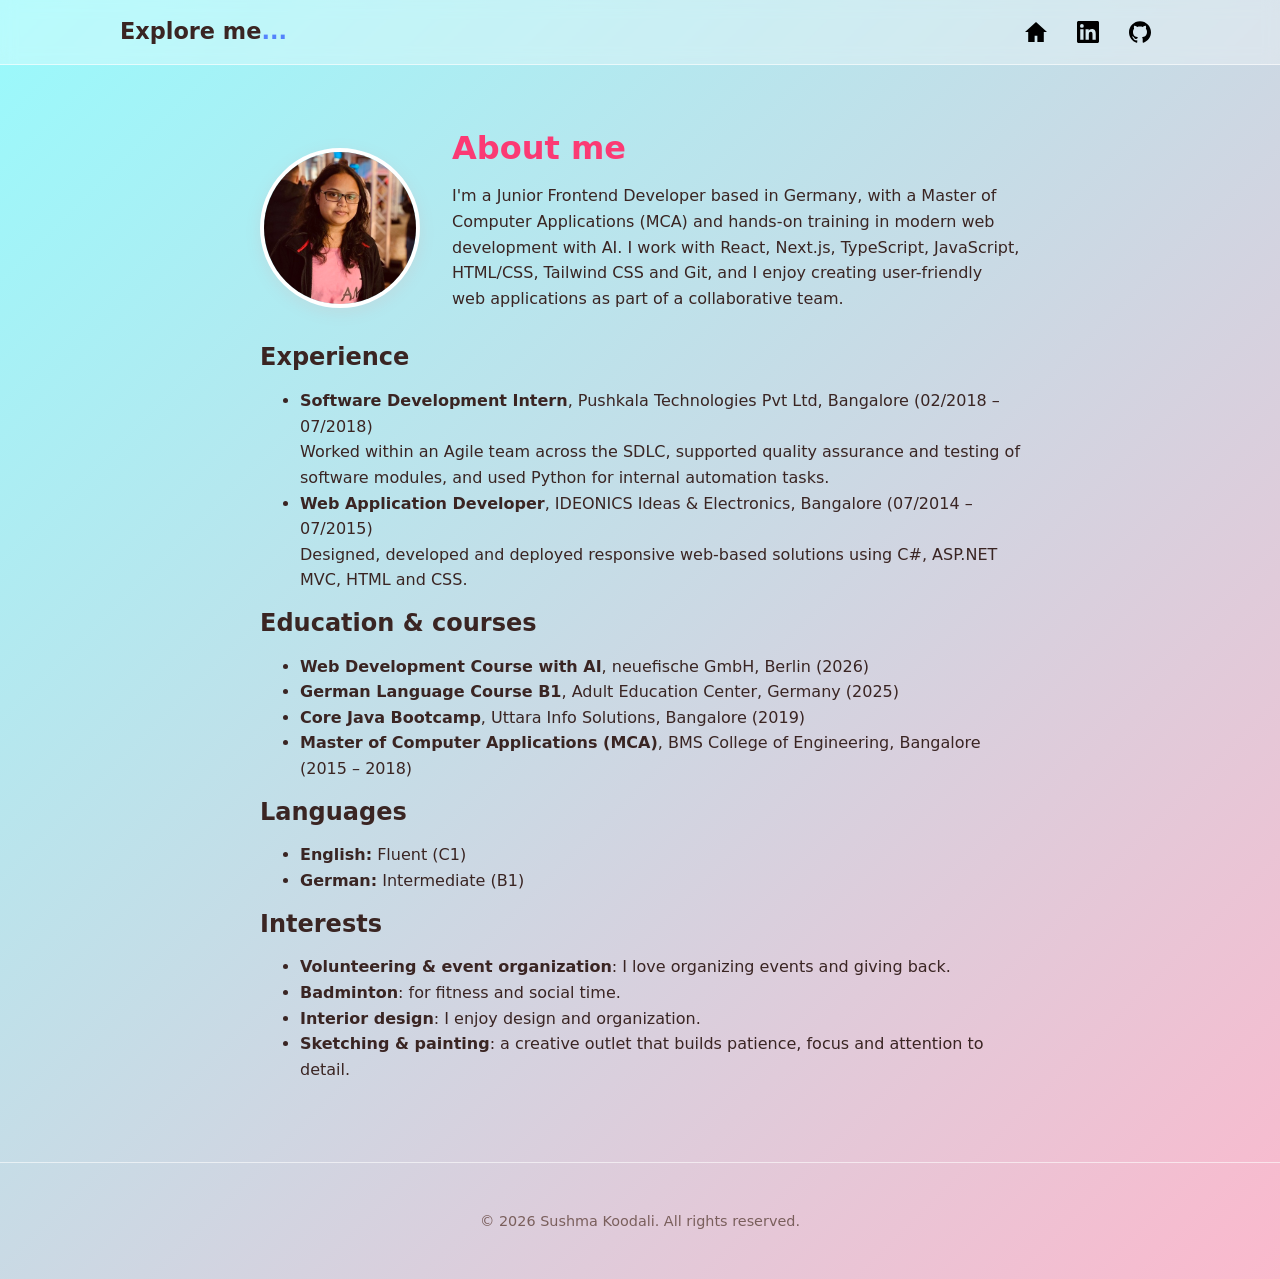
==== about.html @ 4de2d39c "Redesign portfolio with honeycomb menu and project gallery - Restructure into index.html, about.html" ====
<!doctype html>
<html lang="en">
  <head>
    <meta charset="UTF-8" />
    <meta name="viewport" content="width=device-width, initial-scale=1.0" />
    <title>About | Sushma Koodali</title>
    <link rel="stylesheet" href="css/styles.css" />
  </head>

  <body>
    <header class="site-header">
      <div class="container header-inner">
        <a href="index.html" class="logo">Explore me<span>...</span></a>

        <ul class="social-links">
          <li>
            <a href="index.html" aria-label="Back to home" title="Back to home">
              <svg viewBox="0 0 24 24" aria-hidden="true">
                <path d="M12 1 0 12h3.5v11h7v-7h3v7h7V12H24L12 1z" />
              </svg>
            </a>
          </li>
          <li>
            <a
              href="https://www.linkedin.com/in/sushma-koodali-14466814b"
              target="_blank"
              rel="noopener"
              aria-label="LinkedIn"
              title="LinkedIn"
            >
              <svg viewBox="0 0 24 24" aria-hidden="true">
                <path
                  d="M20.447 20.452h-3.554v-5.569c0-1.328-.027-3.037-1.852-3.037-1.853 0-2.136 1.445-2.136 2.939v5.667H9.351V9h3.414v1.561h.046c.477-.9 1.637-1.85 3.37-1.85 3.601 0 4.267 2.37 4.267 5.455v6.286zM5.337 7.433a2.062 2.062 0 1 1 0-4.125 2.062 2.062 0 0 1 0 4.125zM7.119 20.452H3.555V9h3.564v11.452zM22.225 0H1.771C.792 0 0 .774 0 1.729v20.542C0 23.227.792 24 1.771 24h20.451C23.2 24 24 23.227 24 22.271V1.729C24 .774 23.2 0 22.222 0h.003z"
                />
              </svg>
            </a>
          </li>
          <li>
            <a
              href="https://github.com/Koodali-Sushma"
              target="_blank"
              rel="noopener"
              aria-label="GitHub"
              title="GitHub"
            >
              <svg viewBox="0 0 24 24" aria-hidden="true">
                <path
                  d="M12 .297c-6.63 0-12 5.373-12 12 0 5.303 3.438 9.8 8.205 11.385.6.113.82-.258.82-.577 0-.285-.01-1.04-.015-2.04-3.338.724-4.042-1.61-4.042-1.61C4.422 18.07 3.633 17.7 3.633 17.7c-1.087-.744.084-.729.084-.729 1.205.084 1.838 1.236 1.838 1.236 1.07 1.835 2.809 1.305 3.495.998.108-.776.417-1.305.76-1.605-2.665-.3-5.466-1.332-5.466-5.93 0-1.31.465-2.38 1.235-3.22-.135-.303-.54-1.523.105-3.176 0 0 1.005-.322 3.3 1.23.96-.267 1.98-.399 3-.405 1.02.006 2.04.138 3 .405 2.28-1.552 3.285-1.23 3.285-1.23.645 1.653.24 2.873.12 3.176.765.84 1.23 1.91 1.23 3.22 0 4.61-2.805 5.625-5.475 5.92.42.36.81 1.096.81 2.22 0 1.606-.015 2.896-.015 3.286 0 .315.21.69.825.57C20.565 22.092 24 17.592 24 12.297c0-6.627-5.373-12-12-12"
                />
              </svg>
            </a>
          </li>
        </ul>
      </div>
    </header>

    <main class="container page">
      <div class="about-intro">
        <img
          src="assets/images/profile.jpg"
          alt="Photo of Sushma Koodali"
          class="about-photo"
        />
        <div>
          <h1>About me</h1>
          <p>
            I'm a Junior Frontend Developer based in Germany, with a Master of
            Computer Applications (MCA) and hands-on training in modern web
            development with AI. I work with React, Next.js, TypeScript,
            JavaScript, HTML/CSS, Tailwind CSS and Git, and I enjoy creating
            user-friendly web applications as part of a collaborative team.
          </p>
        </div>
      </div>

      <h2>Experience</h2>
      <ul>
        <li>
          <strong>Software Development Intern</strong>, Pushkala Technologies
          Pvt Ltd, Bangalore (02/2018 – 07/2018)<br />
          Worked within an Agile team across the SDLC, supported quality
          assurance and testing of software modules, and used Python for
          internal automation tasks.
        </li>
        <li>
          <strong>Web Application Developer</strong>, IDEONICS Ideas &amp;
          Electronics, Bangalore (07/2014 – 07/2015)<br />
          Designed, developed and deployed responsive web-based solutions using
          C#, ASP.NET MVC, HTML and CSS.
        </li>
      </ul>

      <h2>Education &amp; courses</h2>
      <ul>
        <li>
          <strong>Web Development Course with AI</strong>, neuefische GmbH,
          Berlin (2026)
        </li>
        <li>
          <strong>German Language Course B1</strong>, Adult Education Center,
          Germany (2025)
        </li>
        <li>
          <strong>Core Java Bootcamp</strong>, Uttara Info Solutions, Bangalore
          (2019)
        </li>
        <li>
          <strong>Master of Computer Applications (MCA)</strong>, BMS College
          of Engineering, Bangalore (2015 – 2018)
        </li>
      </ul>

      <h2>Languages</h2>
      <ul>
        <li><strong>English:</strong> Fluent (C1)</li>
        <li><strong>German:</strong> Intermediate (B1)</li>
      </ul>

      <h2>Interests</h2>
      <ul>
        <li>
          <strong>Volunteering &amp; event organization</strong>: I love
          organizing events and giving back.
        </li>
        <li>
          <strong>Badminton</strong>: for fitness and social time.
        </li>
        <li>
          <strong>Interior design</strong>: I enjoy design and organization.
        </li>
        <li>
          <strong>Sketching &amp; painting</strong>: a creative outlet that
          builds patience, focus and attention to detail.
        </li>
      </ul>
    </main>

    <footer class="site-footer">
      <div class="container">
        <p>&copy; 2026 Sushma Koodali. All rights reserved.</p>
      </div>
    </footer>
  </body>
</html>
---- css/styles.css ----
/* ===== Design tokens ===== */
:root {
  --color-bg: #f9fbf3; /* very light pink */
  --color-bg-gradient: #fbb9cd;
  --color-bg-alt: #99fafc; /* light pink (mistyrose) */
  --color-text: #3a2523;
  --color-muted: #7a5f5c;
  --color-primary: #fb3a74; /* indigo: buttons, links, headings accents */
  --color-accent: #5483fc; /* coral pink */
  --color-border: rgba(255, 255, 255, 0.6); /* soft white: header and footer lines */

  /* Honeycomb colours. Each section's background is a light tint of its
     button's colour, so changing one value here updates both. */
  /* Ocean Blush. (Previous Jewel set: #d62e66, #0f8a79, #3d5a80, #7b3fbf) */
  --color-about: #f48fb1; /* rose */
  --color-skills: #8fd9a8; /* mint */
  --color-projects: #4dd0e1; /* aqua */
  --color-contact: #7986cb; /* lavender */
  --section-tint: 14%; /* how much colour goes into the section backgrounds */

  --font-sans: system-ui, -apple-system, "Segoe UI", Roboto, sans-serif;
  --radius: 12px;
  --shadow: 0 4px 16px rgba(252, 126, 124, 0.12);
  --max-width: 1080px;
  --header-height: 64px;
}

/* ===== Base ===== */
*,
*::before,
*::after {
  box-sizing: border-box;
}

html {
  scroll-behavior: smooth;
  scroll-padding-top: var(--header-height);
}

body {
  margin: 0;
  font-family: var(--font-sans);
  font-size: 1rem;
  line-height: 1.6;
  color: var(--color-text);
  min-height: 100vh;
  /* Same diagonal gradient as the hero, stretched across the whole page */
  background: linear-gradient(135deg, var(--color-bg-alt), var(--color-bg-gradient));
}

img {
  max-width: 100%;
  display: block;
}

a {
  color: var(--color-primary);
}

h1,
h2,
h3 {
  line-height: 1.2;
  margin: 0 0 0.5em;
}

.container {
  width: 100%;
  max-width: var(--max-width);
  margin: 0 auto;
  padding: 0 1.25rem;
}

.muted {
  color: var(--color-muted);
}

/* ===== Header / navigation ===== */
.site-header {
  position: sticky;
  top: 0;
  z-index: 10;
  /* mostly see-through so the page gradient shows; blur keeps text readable */
  background: rgba(255, 255, 255, 0.3);
  backdrop-filter: blur(8px);
  border-bottom: 1px solid var(--color-border);
}

.header-inner {
  display: flex;
  align-items: center;
  justify-content: space-between;
  height: var(--header-height);
}

.logo {
  font-size: 1.4rem;
  font-weight: 700;
  color: var(--color-text);
  text-decoration: none;
}

.logo span {
  color: var(--color-accent);
}

.site-nav ul {
  display: flex;
  gap: 1.75rem;
  margin: 0;
  padding: 0;
  list-style: none;
}

.site-nav a {
  color: var(--color-text);
  text-decoration: none;
  font-weight: 500;
}

.site-nav a:hover {
  color: var(--color-primary);
}

/* ===== Buttons ===== */
.btn {
  display: inline-block;
  padding: 0.75rem 1.4rem;
  border-radius: 999px;
  font-weight: 600;
  text-decoration: none;
  border: 2px solid var(--color-primary);
  transition: background 0.2s, color 0.2s;
}

.btn-primary {
  background: var(--color-primary);
  color: #fff;
}

.btn-primary:hover {
  background: transparent;
  color: var(--color-primary);
}

.btn-outline {
  color: var(--color-primary);
}

.btn-outline:hover {
  background: var(--color-primary);
  color: #fff;
}

/* ===== Hero ===== */
.hero {
  padding: 6rem 0 5rem;
  /* no background of its own: the page gradient on <body> shows through */
}

.eyebrow {
  margin: 0;
  color: var(--color-accent);
  font-weight: 600;
  letter-spacing: 0.05em;
}

.hero h1 {
  font-size: clamp(2.25rem, 4.5vw, 3.5rem);
}

/* ===== Photo with spiral dots ===== */
.hero-heading {
  display: flex;
  flex-wrap: wrap;
  align-items: center;
  gap: 2.5rem;
  margin-bottom: 0.5rem;
}

.avatar {
  --avatar-size: 150px;

  position: relative;
  flex-shrink: 0;
  width: var(--avatar-size);
  height: var(--avatar-size);
  /* room for the spiral, which reaches ~32% beyond the photo edge */
  margin: calc(var(--avatar-size) * 0.3);
}

.avatar img {
  position: relative;
  z-index: 1;
  width: 100%;
  height: 100%;
  object-fit: cover;
  border-radius: 50%;
  border: 4px solid #fff;
  box-shadow: var(--shadow);
}

.avatar-dots {
  position: absolute;
  inset: 0;
  animation: spin 40s linear infinite;
}

.dot {
  position: absolute;
  border-radius: 50%;
  transform: translate(-50%, -50%);
}

@keyframes spin {
  to {
    transform: rotate(360deg);
  }
}

@media (prefers-reduced-motion: reduce) {
  .avatar-dots {
    animation: none;
  }
}

.hero-role {
  font-size: 1.25rem;
  color: var(--color-primary);
  font-weight: 600;
  margin: 0 0 1rem;
}

.hero-text {
  max-width: 560px;
  color: var(--color-muted);
}

.hero-actions {
  display: flex;
  flex-wrap: wrap;
  gap: 1rem;
  margin: 2rem 0;
}

/* LinkedIn / GitHub icon buttons in the header */
.social-links {
  display: flex;
  gap: 0.75rem;
  margin: 0;
  padding: 0;
  list-style: none;
}

.social-links a {
  display: flex;
  align-items: center;
  justify-content: center;
  width: 40px;
  height: 40px;
  border-radius: 50%;
  color: black;
  transition: background 0.2s, color 0.2s;
}

.social-links a:hover,
.social-links a:focus-visible {
  background: black;
  color: #fff;
}

.social-links svg {
  width: 22px;
  height: 22px;
  fill: currentColor;
}

/* Two columns: basic info on the left, honeycomb menu on the right,
   top-aligned so the honeycomb sits level with the photo and name */
.hero-inner {
  display: grid;
  grid-template-columns: minmax(0, 1fr) auto;
  align-items: start;
  gap: 3rem;
}

@media (max-width: 860px) {
  .hero-inner {
    grid-template-columns: 1fr;
  }

  .honeycomb {
    justify-self: center;
  }
}

/* ===== Honeycomb menu ===== */
/* Flat-topped hexagons in two staggered columns:
   1 (top-left), 2 (right, half a hex lower), 3 (below 1), 4 (below 2) */
.honeycomb {
  --hex-w: 150px;
  --hex-h: calc(var(--hex-w) * 0.866); /* height of a regular hexagon */
  --hex-gap: 8px;

  position: relative;
  flex-shrink: 0;
  width: calc(var(--hex-w) * 1.75 + var(--hex-gap));
  height: calc(var(--hex-h) * 2.5 + var(--hex-gap) * 1.5);
  margin-top: 3rem; /* sits a little lower than the photo and name */
}

/* On wide screens there's spare room beside the page, so nudge it further right */
@media (min-width: 1180px) {
  .honeycomb {
    margin-right: -3rem;
  }
}

/* Stacked layout (tablets/phones): no extra offset needed */
@media (max-width: 860px) {
  .honeycomb {
    margin-top: 0;
  }
}

.hex {
  position: absolute;
  display: flex;
  align-items: center;
  justify-content: center;
  width: var(--hex-w);
  height: var(--hex-h);
  isolation: isolate; /* keeps the ::before shape behind the label */
  color: var(--color-text); /* dark labels for the light Ocean Blush colours (was rgb(252, 234, 234) with Jewel) */
  font-size: 0.8rem;
  font-weight: 600;
  text-transform: uppercase;
  letter-spacing: 0.06em; /* a little spacing helps capitals read clearly */
  text-decoration: none;
  /* Glow in the button's own colour. It lives here, not on the shape,
     because clip-path would cut it off. */
  /* Faint version of the button colour for a very light glow */
  --hex-glow: color-mix(in srgb, var(--hex-bg) 35%, transparent);
  filter: drop-shadow(0 0 6px var(--hex-glow));
  animation: hex-glow 3s ease-in-out infinite alternate;
  /* Glide when buttons switch places. Uses transform (not left/top) so the
     browser moves each button as its own layer and the glow doesn't leave
     smudges behind while moving. */
  left: 0;
  top: 0;
  transition: transform 1.5s ease-in-out;
  will-change: transform;
  /* Only the hexagon shape (::before) reacts to the mouse, not the
     empty corners of this rectangle that overlap neighbouring hexagons */
  pointer-events: none;
}

/* The hexagon is two stacked shapes (clip-path cuts off normal borders):
   ::before = full-size back shape, which turns white on hover = the border
   ::after  = coloured shape, slightly smaller, sitting on top */
.hex::before,
.hex::after {
  content: "";
  position: absolute;
  z-index: -1;
  clip-path: polygon(25% 0, 75% 0, 100% 50%, 75% 100%, 25% 100%, 0 50%);
  background: var(--hex-bg);
  transition: background 0.2s;
}

.hex::before {
  inset: 0;
  pointer-events: auto; /* only the hexagon shape reacts to the mouse */
}

.hex::after {
  inset: 1.5px 1.75px; /* border thickness (a bit more at the sides for the slanted edges) */
  pointer-events: none;
}

.hex:hover::before,
.hex:focus-visible::before {
  background: #fff;
}

.hex:hover::after,
.hex:focus-visible::after {
  background: var(--hex-bg-hover);
}

/* Stronger glow on hover / keyboard focus */
.hex:hover,
.hex:focus-visible {
  animation: none;
  filter: drop-shadow(0 0 10px var(--hex-glow));
}

/* Gentle "breathing" glow */
@keyframes hex-glow {
  from {
    filter: drop-shadow(0 0 3px var(--hex-glow));
  }
  to {
    filter: drop-shadow(0 0 8px var(--hex-glow));
  }
}

@media (prefers-reduced-motion: reduce) {
  .hex {
    animation: none;
  }
}

/* Each hexagon's colour, plus a lighter shade of it for hover */
.hex:nth-child(1) {
  --hex-bg: var(--color-about);
  --hex-bg-hover: #f6a0bd;
}

.hex:nth-child(2) {
  --hex-bg: var(--color-skills);
  --hex-bg-hover: #a0dfb5;
}

.hex:nth-child(3) {
  --hex-bg: var(--color-projects);
  --hex-bg-hover: #68d7e6;
}

.hex:nth-child(4) {
  --hex-bg: var(--color-contact);
  --hex-bg-hover: #8d98d3;
  
}

/* clip-path hides the focus outline, so mark keyboard focus with an underline */
.hex:focus-visible {
  outline: none;
  text-decoration: underline;
}

/* The four honeycomb positions. js/main.js moves each button to the next
   slot clockwise (1 → 2 → 4 → 3 → 1); colours stay with their button. */
.hex[data-slot="1"] {
  transform: translate(0, 0);
}

.hex[data-slot="2"] {
  transform: translate(
    calc(var(--hex-w) * 0.75 + var(--hex-gap)),
    calc(var(--hex-h) * 0.5 + var(--hex-gap) * 0.5)
  );
}

.hex[data-slot="3"] {
  transform: translate(0, calc(var(--hex-h) + var(--hex-gap)));
}

.hex[data-slot="4"] {
  transform: translate(
    calc(var(--hex-w) * 0.75 + var(--hex-gap)),
    calc(var(--hex-h) * 1.5 + var(--hex-gap) * 1.5)
  );
}

/* The honeycomb button for the panel currently shown in the card */
.hex.active {
  animation: none;
  filter: drop-shadow(0 0 3px #fff) drop-shadow(0 0 12px var(--hex-bg));
}

/* ===== Floating card (shows the selected honeycomb panel) ===== */
.showcase {
  position: relative;
  z-index: 2;
  margin-top: -3rem; /* overlaps the bottom of the hero so it looks like it floats */
  padding-bottom: 4rem;
}

/* Card colour follows the active panel: a light tint of its button colour */
.showcase-card {
  --panel-color: var(--color-about);

  padding: 2.5rem;
  border-top: 6px solid var(--panel-color);
  border-radius: 20px;
  background: color-mix(in srgb, var(--panel-color) var(--section-tint), white);
  box-shadow: 0 20px 50px rgba(0, 0, 0, 0.12);
  transition: background 0.3s, border-color 0.3s;
}

.showcase-card[data-active="skills"] {
  --panel-color: var(--color-skills);
}

.showcase-card[data-active="projects"] {
  --panel-color: var(--color-projects);
}

.showcase-card[data-active="contact"] {
  --panel-color: var(--color-contact);
}

.panel {
  animation: panel-in 0.35s ease-out;
}

@keyframes panel-in {
  from {
    opacity: 0;
    transform: translateY(8px);
  }
}

@media (prefers-reduced-motion: reduce) {
  .panel {
    animation: none;
  }
}

.section-title {
  font-size: 2rem;
  margin-bottom: 2rem;
}

.section-title::after {
  content: "";
  display: block;
  width: 48px;
  height: 4px;
  margin-top: 0.5rem;
  border-radius: 2px;
  /* Matches the active honeycomb button (set on .showcase-card);
     falls back to the accent colour outside the card */
  background: var(--panel-color, var(--color-accent));
}

.about-grid {
  display: grid;
  grid-template-columns: repeat(auto-fit, minmax(280px, 1fr));
  gap: 2rem;
}

/* ===== Cards (skills + projects) ===== */
.skills-grid,
.projects-grid {
  display: grid;
  grid-template-columns: repeat(auto-fit, minmax(260px, 1fr));
  gap: 1.5rem;
}

/* Frosted white cards: let the page/card colours show through softly.
   --card-accent tints the shadow and the hover border. */
.skill-card,
.project-card {
  padding: 1.5rem;
  background: rgba(255, 255, 255, 0.7);
  border: 1px solid rgba(255, 255, 255, 0.9);
  border-radius: var(--radius);
  backdrop-filter: blur(6px);
  box-shadow: 0 6px 20px color-mix(in srgb, var(--card-accent) 10%, transparent);
  transition: transform 0.2s, border-color 0.2s, box-shadow 0.2s;
}

.skill-card:hover,
.project-card:hover {
  transform: translateY(-4px);
  border-color: var(--card-accent);
  box-shadow: 0 10px 28px color-mix(in srgb, var(--card-accent) 18%, transparent);
}

.skill-card {
  --card-accent: var(--color-skills);
}

.project-card {
  --card-accent: var(--color-projects);
  display: flex;
  flex-direction: column;
}

.project-card p {
  color: var(--color-muted);
  flex-grow: 1;
}

/* ===== Project screenshots ===== */
/* Cover image across the top of the card (bleeds to the card edges) */
.project-cover {
  position: relative;
  display: block;
  width: calc(100% + 3rem);
  aspect-ratio: 16 / 10;
  margin: -1.5rem -1.5rem 1rem;
  padding: 0;
  border: 0;
  border-radius: var(--radius) var(--radius) 0 0;
  overflow: hidden;
  background: color-mix(in srgb, var(--card-accent) 18%, white);
  cursor: zoom-in;
}

.project-cover img {
  width: 100%;
  height: 100%;
  object-fit: cover;
  object-position: top; /* show the top of the page, where the header is */
  transition: transform 0.3s;
}

.project-cover:hover img {
  transform: scale(1.04);
}

.project-cover:focus-visible {
  outline: 3px solid var(--card-accent);
  outline-offset: -3px;
}

/* Mobile projects: three phone screens side by side on a soft gradient */
.project-cover.is-mobile {
  background: linear-gradient(
    135deg,
    color-mix(in srgb, var(--card-accent) 30%, white),
    color-mix(in srgb, var(--card-accent) 8%, white)
  );
}

.cover-phones {
  display: flex;
  justify-content: center;
  align-items: flex-end;
  gap: 6%;
  height: 100%;
  padding-top: 8%;
}

.cover-phones img {
  width: 26%;
  height: 86%;
  object-fit: cover;
  object-position: top;
  border: 3px solid #fff;
  border-bottom: 0;
  border-radius: 14px 14px 0 0;
  box-shadow: 0 6px 16px rgba(0, 0, 0, 0.15);
}

/* Middle phone slightly taller, for a little depth */
.cover-phones img:nth-child(2) {
  height: 100%;
}

.project-cover.is-mobile:hover img {
  transform: translateY(-4px);
}

.cover-badge {
  position: absolute;
  right: 0.6rem;
  bottom: 0.6rem;
  padding: 0.2rem 0.65rem;
  border-radius: 999px;
  background: rgba(0, 0, 0, 0.6);
  color: #fff;
  font-size: 0.75rem;
  font-weight: 600;
}

/* Until screenshots are added: initials on a soft gradient */
.project-cover.is-placeholder {
  display: flex;
  flex-direction: column;
  align-items: center;
  justify-content: center;
  gap: 0.25rem;
  cursor: default;
  background: linear-gradient(
    135deg,
    color-mix(in srgb, var(--card-accent) 30%, white),
    color-mix(in srgb, var(--card-accent) 8%, white)
  );
  color: color-mix(in srgb, var(--card-accent) 55%, black);
}

.project-cover.is-placeholder span {
  font-size: 2.25rem;
  font-weight: 700;
  letter-spacing: 0.05em;
}

.project-cover.is-placeholder small {
  font-size: 0.8rem;
  opacity: 0.8;
}

/* "Code" and "Live demo" buttons */
.project-links {
  display: flex;
  flex-wrap: wrap;
  gap: 0.5rem;
  margin-top: 0.25rem;
}

.project-link {
  --link-color: color-mix(in srgb, var(--card-accent) 55%, black);

  display: inline-flex;
  align-items: center;
  gap: 0.4rem;
  padding: 0.35rem 0.9rem;
  border: 1.5px solid var(--link-color);
  border-radius: 999px;
  color: var(--link-color);
  font-size: 0.85rem;
  font-weight: 600;
  text-decoration: none;
  transition: background 0.2s, color 0.2s;
}

.project-link:hover {
  background: var(--link-color);
  color: #fff;
}

.project-link svg {
  width: 16px;
  height: 16px;
  fill: currentColor;
}

/* ===== Screenshot viewer (lightbox) ===== */
.lightbox {
  width: min(1100px, 94vw);
  padding: 0;
  border: 0;
  border-radius: 16px;
  background: #15121a;
  color: #fff;
}

.lightbox::backdrop {
  background: rgba(20, 15, 30, 0.75);
  backdrop-filter: blur(4px);
}

/* Stop the page behind from scrolling while the viewer is open */
body:has(.lightbox[open]) {
  overflow: hidden;
}

.lightbox-inner {
  position: relative;
}

.lightbox figure {
  margin: 0;
}

/* Fixed 16:10 frame so the viewer doesn't jump in size while an image
   loads; screenshots of other shapes are fitted inside it */
.lightbox-image {
  display: block;
  width: 100%;
  aspect-ratio: 16 / 10;
  max-height: calc(90vh - 4rem);
  object-fit: contain;
  background: #000;
  border-radius: 16px 16px 0 0;
}

/* Mobile projects: a narrow, tall frame that fits phone screenshots */
.lightbox.is-mobile {
  width: min(440px, 94vw);
}

.lightbox.is-mobile .lightbox-image {
  aspect-ratio: 9 / 19.5;
}

.lightbox figcaption {
  display: flex;
  justify-content: space-between;
  align-items: baseline;
  gap: 1rem;
  padding: 0.85rem 1.1rem;
  font-size: 0.9rem;
}

.lightbox-caption,
.lightbox-counter {
  color: rgba(255, 255, 255, 0.75);
}

.lightbox-counter {
  white-space: nowrap;
}

.lightbox-btn {
  position: absolute;
  display: flex;
  align-items: center;
  justify-content: center;
  width: 44px;
  height: 44px;
  padding: 0 0 4px;
  border: 0;
  border-radius: 50%;
  background: rgba(255, 255, 255, 0.85);
  color: #222;
  font-size: 1.8rem;
  line-height: 1;
  cursor: pointer;
  transition: background 0.2s;
}

.lightbox-btn:hover,
.lightbox-btn:focus-visible {
  background: #fff;
}

/* display: flex above would otherwise override the hidden attribute
   (prev/next are hidden when a project has only one screenshot) */
.lightbox-btn[hidden] {
  display: none;
}

.lightbox-prev,
.lightbox-next {
  top: calc(50% - 2rem);
  transform: translateY(-50%);
}

.lightbox-prev {
  left: 0.75rem;
}

.lightbox-next {
  right: 0.75rem;
}

.lightbox-close {
  top: 0.75rem;
  right: 0.75rem;
  width: 38px;
  height: 38px;
  font-size: 1.5rem;
}

.tag-list {
  display: flex;
  flex-wrap: wrap;
  gap: 0.5rem;
  margin: 0 0 0.75rem;
  padding: 0;
  list-style: none;
}

/* Tags take their card's accent colour: a pale tint behind,
   a dark shade of the same colour for readable text */
.tag-list li {
  --tag-color: var(--card-accent, var(--color-primary));

  padding: 0.2rem 0.7rem;
  font-size: 0.85rem;
  font-weight: 500;
  border-radius: 999px;
  border: 1px solid color-mix(in srgb, var(--tag-color) 25%, transparent);
  background: color-mix(in srgb, var(--tag-color) 14%, white);
  color: color-mix(in srgb, var(--tag-color) 60%, black);
}

/* ===== Contact ===== */
.contact {
  text-align: center;
  max-width: 640px;
  margin-inline: auto;
}

.contact .section-title::after {
  margin-inline: auto;
}

.contact-email {
  font-size: 1.25rem;
  font-weight: 600;
}

/* ===== Footer ===== */
.site-footer {
  padding: 2rem 0;
  text-align: center;
  font-size: 0.9rem;
  color: var(--color-muted);
  border-top: 1px solid var(--color-border);
}

/* ===== Back to top ===== */
.back-to-top {
  position: fixed;
  right: 1.5rem;
  bottom: 1.5rem;
  z-index: 20;
  display: flex;
  align-items: center;
  justify-content: center;
  width: 48px;
  height: 48px;
  border-radius: 50%;
  background: var(--color-primary);
  color: #fff;
  font-size: 1.4rem;
  font-weight: 700;
  text-decoration: none;
  box-shadow: var(--shadow);
  opacity: 0;
  visibility: hidden;
  transform: translateY(12px);
  transition: opacity 0.25s, transform 0.25s, visibility 0.25s;
}

.back-to-top.visible {
  opacity: 1;
  visibility: visible;
  transform: none;
}

.back-to-top:hover {
  background: var(--color-accent);
  color: var(--color-text); /* dark arrow stays readable on coral */
}

/* ===== Simple page (about.html) ===== */
.page {
  padding: 4rem 0;
  max-width: 760px;
}

.logo {
  white-space: nowrap;
}

/* Photo beside the heading and intro; stacks above them on narrow screens */
.about-intro {
  display: flex;
  flex-wrap: wrap;
  align-items: center;
  gap: 2rem;
  margin-bottom: 1rem;
}

.about-intro > div {
  flex: 1 1 320px;
}

/* "About me" heading: primary pink (#fb3a74), same as the buttons and links */
.about-intro h1 {
  color: var(--color-primary);
}

.about-photo {
  width: 160px;
  height: 160px;
  flex-shrink: 0;
  object-fit: cover;
  border-radius: 50%;
  border: 4px solid #fff;
  box-shadow: var(--shadow);
}

/* ===== Responsive ===== */
@media (max-width: 720px) {
  .avatar {
    --avatar-size: 110px;
  }

  .honeycomb {
    --hex-w: 120px;
  }

  .hero {
    padding: 4rem 0 3rem;
  }

  .showcase {
    margin-top: -1.5rem;
  }

  .showcase-card {
    padding: 1.5rem;
  }
}
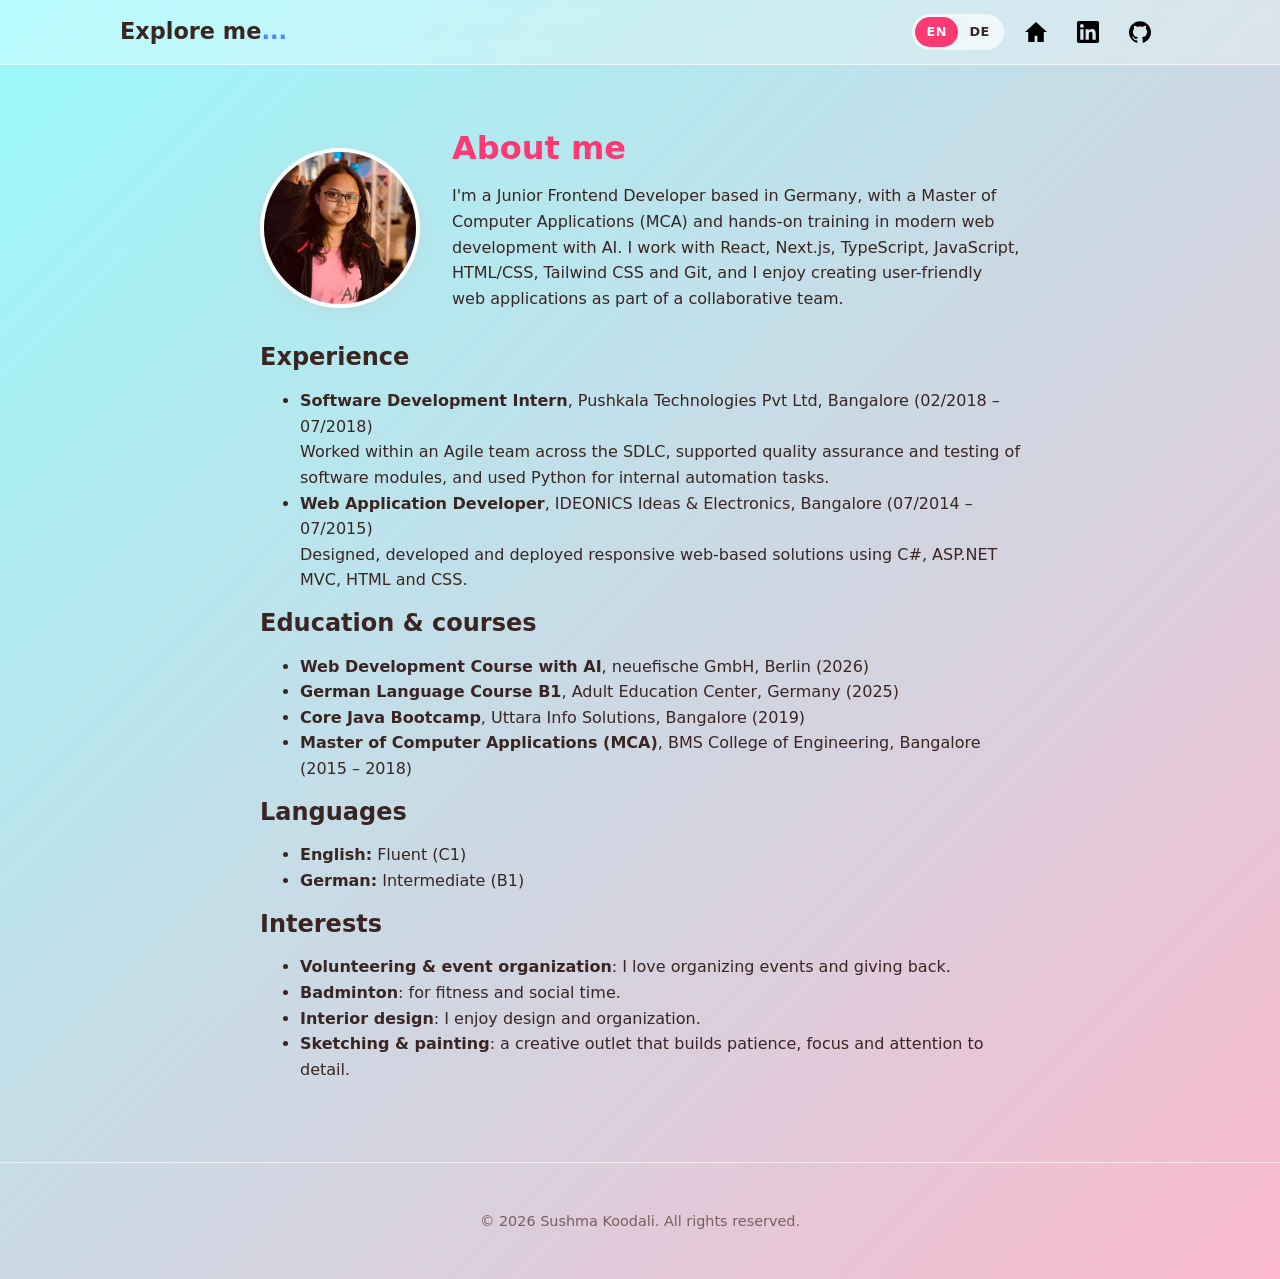
==== commit b5c400ea: "Add English/German language switch and LinkedIn contact link - EN | DE toggle in the header on every" ====
--- a/about.html
+++ b/about.html
@@ -1,10 +1,16 @@
 <!doctype html>
-<html lang="en">
+<html
+  lang="en"
+  data-title-en="About | Sushma Koodali"
+  data-title-de="Über mich | Sushma Koodali"
+>
   <head>
     <meta charset="UTF-8" />
     <meta name="viewport" content="width=device-width, initial-scale=1.0" />
     <title>About | Sushma Koodali</title>
     <link rel="stylesheet" href="css/styles.css" />
+    <!-- Sets English/German before the page is drawn (not deferred on purpose) -->
+    <script src="js/i18n.js"></script>
   </head>
 
   <body>
@@ -12,45 +18,60 @@
       <div class="container header-inner">
         <a href="index.html" class="logo">Explore me<span>...</span></a>
 
-        <ul class="social-links">
-          <li>
-            <a href="index.html" aria-label="Back to home" title="Back to home">
-              <svg viewBox="0 0 24 24" aria-hidden="true">
-                <path d="M12 1 0 12h3.5v11h7v-7h3v7h7V12H24L12 1z" />
-              </svg>
-            </a>
-          </li>
-          <li>
-            <a
-              href="https://www.linkedin.com/in/sushma-koodali-14466814b"
-              target="_blank"
-              rel="noopener"
-              aria-label="LinkedIn"
-              title="LinkedIn"
-            >
-              <svg viewBox="0 0 24 24" aria-hidden="true">
-                <path
-                  d="M20.447 20.452h-3.554v-5.569c0-1.328-.027-3.037-1.852-3.037-1.853 0-2.136 1.445-2.136 2.939v5.667H9.351V9h3.414v1.561h.046c.477-.9 1.637-1.85 3.37-1.85 3.601 0 4.267 2.37 4.267 5.455v6.286zM5.337 7.433a2.062 2.062 0 1 1 0-4.125 2.062 2.062 0 0 1 0 4.125zM7.119 20.452H3.555V9h3.564v11.452zM22.225 0H1.771C.792 0 0 .774 0 1.729v20.542C0 23.227.792 24 1.771 24h20.451C23.2 24 24 23.227 24 22.271V1.729C24 .774 23.2 0 22.222 0h.003z"
-                />
-              </svg>
-            </a>
-          </li>
-          <li>
-            <a
-              href="https://github.com/Koodali-Sushma"
-              target="_blank"
-              rel="noopener"
-              aria-label="GitHub"
-              title="GitHub"
-            >
-              <svg viewBox="0 0 24 24" aria-hidden="true">
-                <path
-                  d="M12 .297c-6.63 0-12 5.373-12 12 0 5.303 3.438 9.8 8.205 11.385.6.113.82-.258.82-.577 0-.285-.01-1.04-.015-2.04-3.338.724-4.042-1.61-4.042-1.61C4.422 18.07 3.633 17.7 3.633 17.7c-1.087-.744.084-.729.084-.729 1.205.084 1.838 1.236 1.838 1.236 1.07 1.835 2.809 1.305 3.495.998.108-.776.417-1.305.76-1.605-2.665-.3-5.466-1.332-5.466-5.93 0-1.31.465-2.38 1.235-3.22-.135-.303-.54-1.523.105-3.176 0 0 1.005-.322 3.3 1.23.96-.267 1.98-.399 3-.405 1.02.006 2.04.138 3 .405 2.28-1.552 3.285-1.23 3.285-1.23.645 1.653.24 2.873.12 3.176.765.84 1.23 1.91 1.23 3.22 0 4.61-2.805 5.625-5.475 5.92.42.36.81 1.096.81 2.22 0 1.606-.015 2.896-.015 3.286 0 .315.21.69.825.57C20.565 22.092 24 17.592 24 12.297c0-6.627-5.373-12-12-12"
-                />
-              </svg>
-            </a>
-          </li>
-        </ul>
+        <div class="header-actions">
+          <!-- English / German switch (js/i18n.js) -->
+          <div class="lang-toggle" role="group" aria-label="Language / Sprache">
+            <button type="button" data-set-lang="en" lang="en" aria-pressed="true">EN</button>
+            <button type="button" data-set-lang="de" lang="de" aria-pressed="false">DE</button>
+          </div>
+
+          <ul class="social-links">
+            <li>
+              <a
+                href="index.html"
+                aria-label="Back to home"
+                title="Back to home"
+                data-i18n-attrs="aria-label,title"
+                data-en="Back to home"
+                data-de="Zur Startseite"
+              >
+                <svg viewBox="0 0 24 24" aria-hidden="true">
+                  <path d="M12 1 0 12h3.5v11h7v-7h3v7h7V12H24L12 1z" />
+                </svg>
+              </a>
+            </li>
+            <li>
+              <a
+                href="https://www.linkedin.com/in/sushma-koodali-14466814b"
+                target="_blank"
+                rel="noopener"
+                aria-label="LinkedIn"
+                title="LinkedIn"
+              >
+                <svg viewBox="0 0 24 24" aria-hidden="true">
+                  <path
+                    d="M20.447 20.452h-3.554v-5.569c0-1.328-.027-3.037-1.852-3.037-1.853 0-2.136 1.445-2.136 2.939v5.667H9.351V9h3.414v1.561h.046c.477-.9 1.637-1.85 3.37-1.85 3.601 0 4.267 2.37 4.267 5.455v6.286zM5.337 7.433a2.062 2.062 0 1 1 0-4.125 2.062 2.062 0 0 1 0 4.125zM7.119 20.452H3.555V9h3.564v11.452zM22.225 0H1.771C.792 0 0 .774 0 1.729v20.542C0 23.227.792 24 1.771 24h20.451C23.2 24 24 23.227 24 22.271V1.729C24 .774 23.2 0 22.222 0h.003z"
+                  />
+                </svg>
+              </a>
+            </li>
+            <li>
+              <a
+                href="https://github.com/Koodali-Sushma"
+                target="_blank"
+                rel="noopener"
+                aria-label="GitHub"
+                title="GitHub"
+              >
+                <svg viewBox="0 0 24 24" aria-hidden="true">
+                  <path
+                    d="M12 .297c-6.63 0-12 5.373-12 12 0 5.303 3.438 9.8 8.205 11.385.6.113.82-.258.82-.577 0-.285-.01-1.04-.015-2.04-3.338.724-4.042-1.61-4.042-1.61C4.422 18.07 3.633 17.7 3.633 17.7c-1.087-.744.084-.729.084-.729 1.205.084 1.838 1.236 1.838 1.236 1.07 1.835 2.809 1.305 3.495.998.108-.776.417-1.305.76-1.605-2.665-.3-5.466-1.332-5.466-5.93 0-1.31.465-2.38 1.235-3.22-.135-.303-.54-1.523.105-3.176 0 0 1.005-.322 3.3 1.23.96-.267 1.98-.399 3-.405 1.02.006 2.04.138 3 .405 2.28-1.552 3.285-1.23 3.285-1.23.645 1.653.24 2.873.12 3.176.765.84 1.23 1.91 1.23 3.22 0 4.61-2.805 5.625-5.475 5.92.42.36.81 1.096.81 2.22 0 1.606-.015 2.896-.015 3.286 0 .315.21.69.825.57C20.565 22.092 24 17.592 24 12.297c0-6.627-5.373-12-12-12"
+                  />
+                </svg>
+              </a>
+            </li>
+          </ul>
+        </div>
       </div>
     </header>
 
@@ -60,8 +81,11 @@
           src="assets/images/profile.jpg"
           alt="Photo of Sushma Koodali"
           class="about-photo"
+          data-i18n-attrs="alt"
+          data-en="Photo of Sushma Koodali"
+          data-de="Foto von Sushma Koodali"
         />
-        <div>
+        <div data-only="en">
           <h1>About me</h1>
           <p>
             I'm a Junior Frontend Developer based in Germany, with a Master of
@@ -71,73 +95,156 @@
             user-friendly web applications as part of a collaborative team.
           </p>
         </div>
-      </div>
-
-      <h2>Experience</h2>
-      <ul>
-        <li>
-          <strong>Software Development Intern</strong>, Pushkala Technologies
-          Pvt Ltd, Bangalore (02/2018 – 07/2018)<br />
-          Worked within an Agile team across the SDLC, supported quality
-          assurance and testing of software modules, and used Python for
-          internal automation tasks.
-        </li>
-        <li>
-          <strong>Web Application Developer</strong>, IDEONICS Ideas &amp;
-          Electronics, Bangalore (07/2014 – 07/2015)<br />
-          Designed, developed and deployed responsive web-based solutions using
-          C#, ASP.NET MVC, HTML and CSS.
-        </li>
-      </ul>
-
-      <h2>Education &amp; courses</h2>
-      <ul>
-        <li>
-          <strong>Web Development Course with AI</strong>, neuefische GmbH,
-          Berlin (2026)
-        </li>
-        <li>
-          <strong>German Language Course B1</strong>, Adult Education Center,
-          Germany (2025)
-        </li>
-        <li>
-          <strong>Core Java Bootcamp</strong>, Uttara Info Solutions, Bangalore
-          (2019)
-        </li>
-        <li>
-          <strong>Master of Computer Applications (MCA)</strong>, BMS College
-          of Engineering, Bangalore (2015 – 2018)
-        </li>
-      </ul>
-
-      <h2>Languages</h2>
-      <ul>
-        <li><strong>English:</strong> Fluent (C1)</li>
-        <li><strong>German:</strong> Intermediate (B1)</li>
-      </ul>
-
-      <h2>Interests</h2>
-      <ul>
-        <li>
-          <strong>Volunteering &amp; event organization</strong>: I love
-          organizing events and giving back.
-        </li>
-        <li>
-          <strong>Badminton</strong>: for fitness and social time.
-        </li>
-        <li>
-          <strong>Interior design</strong>: I enjoy design and organization.
-        </li>
-        <li>
-          <strong>Sketching &amp; painting</strong>: a creative outlet that
-          builds patience, focus and attention to detail.
-        </li>
-      </ul>
+        <div data-only="de">
+          <h1>Über mich</h1>
+          <p>
+            Ich bin Junior Frontend-Entwicklerin in Deutschland mit einem
+            Master of Computer Applications (MCA) und einer praxisnahen
+            Weiterbildung in moderner Webentwicklung mit KI. Ich arbeite mit
+            React, Next.js, TypeScript, JavaScript, HTML/CSS, Tailwind CSS und
+            Git und entwickle gerne benutzerfreundliche Webanwendungen im Team.
+          </p>
+        </div>
+      </div>
+
+      <!-- English -->
+      <div data-only="en">
+        <h2>Experience</h2>
+        <ul>
+          <li>
+            <strong>Software Development Intern</strong>, Pushkala Technologies
+            Pvt Ltd, Bangalore (02/2018 – 07/2018)<br />
+            Worked within an Agile team across the SDLC, supported quality
+            assurance and testing of software modules, and used Python for
+            internal automation tasks.
+          </li>
+          <li>
+            <strong>Web Application Developer</strong>, IDEONICS Ideas &amp;
+            Electronics, Bangalore (07/2014 – 07/2015)<br />
+            Designed, developed and deployed responsive web-based solutions
+            using C#, ASP.NET MVC, HTML and CSS.
+          </li>
+        </ul>
+
+        <h2>Education &amp; courses</h2>
+        <ul>
+          <li>
+            <strong>Web Development Course with AI</strong>, neuefische GmbH,
+            Berlin (2026)
+          </li>
+          <li>
+            <strong>German Language Course B1</strong>, Adult Education Center,
+            Germany (2025)
+          </li>
+          <li>
+            <strong>Core Java Bootcamp</strong>, Uttara Info Solutions,
+            Bangalore (2019)
+          </li>
+          <li>
+            <strong>Master of Computer Applications (MCA)</strong>, BMS College
+            of Engineering, Bangalore (2015 – 2018)
+          </li>
+        </ul>
+
+        <h2>Languages</h2>
+        <ul>
+          <li><strong>English:</strong> Fluent (C1)</li>
+          <li><strong>German:</strong> Intermediate (B1)</li>
+        </ul>
+
+        <h2>Interests</h2>
+        <ul>
+          <li>
+            <strong>Volunteering &amp; event organization</strong>: I love
+            organizing events and giving back.
+          </li>
+          <li>
+            <strong>Badminton</strong>: for fitness and social time.
+          </li>
+          <li>
+            <strong>Interior design</strong>: I enjoy design and organization.
+          </li>
+          <li>
+            <strong>Sketching &amp; painting</strong>: a creative outlet that
+            builds patience, focus and attention to detail.
+          </li>
+        </ul>
+      </div>
+
+      <!-- Deutsch -->
+      <div data-only="de">
+        <h2>Berufserfahrung</h2>
+        <ul>
+          <li>
+            <strong>Praktikantin Softwareentwicklung</strong>, Pushkala
+            Technologies Pvt Ltd, Bangalore (02/2018 – 07/2018)<br />
+            Mitarbeit in einem agilen Team über den gesamten
+            Softwareentwicklungszyklus (SDLC), Unterstützung bei
+            Qualitätssicherung und Tests von Softwaremodulen sowie Einsatz von
+            Python für interne Automatisierungsaufgaben.
+          </li>
+          <li>
+            <strong>Webanwendungsentwicklerin</strong>, IDEONICS Ideas &amp;
+            Electronics, Bangalore (07/2014 – 07/2015)<br />
+            Konzeption, Entwicklung und Bereitstellung responsiver
+            webbasierter Lösungen mit C#, ASP.NET MVC, HTML und CSS.
+          </li>
+        </ul>
+
+        <h2>Ausbildung &amp; Weiterbildung</h2>
+        <ul>
+          <li>
+            <strong>Webentwicklungskurs mit KI</strong>, neuefische GmbH,
+            Berlin (2026)
+          </li>
+          <li>
+            <strong>Deutschkurs B1</strong>, Volkshochschule, Deutschland
+            (2025)
+          </li>
+          <li>
+            <strong>Core Java Bootcamp</strong>, Uttara Info Solutions,
+            Bangalore (2019)
+          </li>
+          <li>
+            <strong>Master of Computer Applications (MCA)</strong>, BMS College
+            of Engineering, Bangalore (2015 – 2018)
+          </li>
+        </ul>
+
+        <h2>Sprachen</h2>
+        <ul>
+          <li><strong>Englisch:</strong> fließend (C1)</li>
+          <li><strong>Deutsch:</strong> Mittelstufe (B1)</li>
+        </ul>
+
+        <h2>Interessen</h2>
+        <ul>
+          <li>
+            <strong>Ehrenamt &amp; Veranstaltungsorganisation</strong>: Ich
+            organisiere gerne Veranstaltungen und engagiere mich ehrenamtlich.
+          </li>
+          <li>
+            <strong>Badminton</strong>: für Fitness und Geselligkeit.
+          </li>
+          <li>
+            <strong>Inneneinrichtung</strong>: Ich mag Gestaltung und
+            Organisation.
+          </li>
+          <li>
+            <strong>Skizzieren &amp; Malen</strong>: ein kreativer Ausgleich,
+            der Geduld, Konzentration und Liebe zum Detail fördert.
+          </li>
+        </ul>
+      </div>
     </main>
 
     <footer class="site-footer">
       <div class="container">
-        <p>&copy; 2026 Sushma Koodali. All rights reserved.</p>
+        <p>
+          &copy; 2026 Sushma Koodali.
+          <span data-only="en">All rights reserved.</span>
+          <span data-only="de">Alle Rechte vorbehalten.</span>
+        </p>
       </div>
     </footer>
   </body>
--- a/css/styles.css
+++ b/css/styles.css
@@ -273,6 +273,69 @@
   width: 22px;
   height: 22px;
   fill: currentColor;
+}
+
+/* ===== Resume download menu ===== */
+.cv-menu {
+  position: relative;
+}
+
+.cv-menu summary {
+  list-style: none; /* hide the default ▸ marker */
+  cursor: pointer;
+  user-select: none;
+}
+
+.cv-menu summary::-webkit-details-marker {
+  display: none;
+}
+
+.cv-menu summary::after {
+  content: "▾";
+  display: inline-block;
+  margin-left: 0.4rem;
+  transition: transform 0.2s;
+}
+
+.cv-menu[open] summary::after {
+  transform: rotate(180deg);
+}
+
+.cv-menu-list {
+  position: absolute;
+  top: calc(100% + 0.5rem);
+  left: 0;
+  z-index: 5; /* above the floating card */
+  display: flex;
+  flex-direction: column;
+  min-width: 100%;
+  padding: 0.4rem;
+  border-radius: 14px;
+  background: #fff;
+  box-shadow: 0 12px 30px rgba(0, 0, 0, 0.15);
+}
+
+.cv-menu-list a {
+  display: flex;
+  justify-content: space-between;
+  gap: 1.5rem;
+  padding: 0.6rem 0.9rem;
+  border-radius: 10px;
+  color: var(--color-text);
+  font-weight: 600;
+  text-decoration: none;
+  white-space: nowrap;
+}
+
+.cv-menu-list a:hover,
+.cv-menu-list a:focus-visible {
+  background: color-mix(in srgb, var(--color-primary) 10%, white);
+  color: var(--color-primary);
+}
+
+.cv-menu-list small {
+  color: var(--color-muted);
+  font-weight: 400;
 }
 
 /* Two columns: basic info on the left, honeycomb menu on the right,
@@ -886,6 +949,49 @@
   font-weight: 600;
 }
 
+/* Location line with an outline map-pin icon */
+.contact-location {
+  display: flex;
+  align-items: center;
+  justify-content: center;
+  gap: 0.35rem;
+}
+
+.contact-location svg {
+  width: 18px;
+  height: 18px;
+  fill: none;
+  stroke: var(--color-primary);
+  stroke-width: 2;
+  stroke-linecap: round;
+  stroke-linejoin: round;
+}
+
+/* LinkedIn button under the email address */
+.contact-linkedin {
+  display: inline-flex;
+  align-items: center;
+  gap: 0.5rem;
+  padding: 0.5rem 1.1rem;
+  border-radius: 999px;
+  background: #0a66c2; /* LinkedIn blue */
+  color: #fff;
+  font-weight: 600;
+  text-decoration: none;
+  transition: background 0.2s;
+}
+
+.contact-linkedin:hover,
+.contact-linkedin:focus-visible {
+  background: #004182;
+}
+
+.contact-linkedin svg {
+  width: 18px;
+  height: 18px;
+  fill: currentColor;
+}
+
 /* ===== Footer ===== */
 .site-footer {
   padding: 2rem 0;
@@ -930,6 +1036,45 @@
   color: var(--color-text); /* dark arrow stays readable on coral */
 }
 
+/* ===== CV preview page (cv.html) ===== */
+.cv-page {
+  max-width: 960px;
+  padding-block: 2.5rem 4rem;
+}
+
+.cv-toolbar {
+  display: flex;
+  flex-wrap: wrap;
+  align-items: center;
+  gap: 1rem 1.5rem;
+  margin-bottom: 1.75rem;
+}
+
+.cv-title {
+  flex: 1 1 100%;
+  margin: 0;
+  font-size: clamp(1.75rem, 4vw, 2.25rem);
+}
+
+.cv-actions {
+  display: flex;
+  flex-wrap: wrap;
+  gap: 0.75rem;
+}
+
+/* The CV shown like a sheet of paper */
+.cv-preview {
+  margin: 0;
+}
+
+.cv-preview img {
+  width: 100%;
+  height: auto;
+  border-radius: 6px;
+  background: #fff;
+  box-shadow: 0 20px 50px rgba(0, 0, 0, 0.15);
+}
+
 /* ===== Simple page (about.html) ===== */
 .page {
   padding: 4rem 0;
@@ -938,6 +1083,71 @@
 
 .logo {
   white-space: nowrap;
+}
+
+/* ===== English / German ===== */
+/* Text exists in both languages; show only the active one (js/i18n.js
+   sets <html lang>). !important because some elements set display. */
+html[lang="de"] [data-only="en"],
+html[lang="en"] [data-only="de"] {
+  display: none !important;
+}
+
+/* Header right side: language switch + icons */
+.header-actions {
+  display: flex;
+  align-items: center;
+  gap: 0.75rem;
+}
+
+.lang-toggle {
+  display: inline-flex;
+  padding: 3px;
+  border-radius: 999px;
+  background: rgba(255, 255, 255, 0.6);
+}
+
+.lang-toggle button {
+  padding: 0.3rem 0.7rem;
+  border: 0;
+  border-radius: 999px;
+  background: none;
+  color: var(--color-text);
+  font: inherit;
+  font-size: 0.8rem;
+  font-weight: 700;
+  letter-spacing: 0.04em;
+  cursor: pointer;
+}
+
+.lang-toggle button[aria-pressed="true"] {
+  background: var(--color-primary);
+  color: #fff;
+}
+
+.lang-toggle button:focus-visible {
+  outline: 2px solid var(--color-primary);
+  outline-offset: 2px;
+}
+
+/* Small phones: shrink the header a little so the switch and all icons fit */
+@media (max-width: 420px) {
+  .logo {
+    font-size: 1.2rem;
+  }
+
+  .header-actions {
+    gap: 0.25rem;
+  }
+
+  .social-links {
+    gap: 0.25rem;
+  }
+
+  .social-links a {
+    width: 34px;
+    height: 34px;
+  }
 }
 
 /* Photo beside the heading and intro; stacks above them on narrow screens */
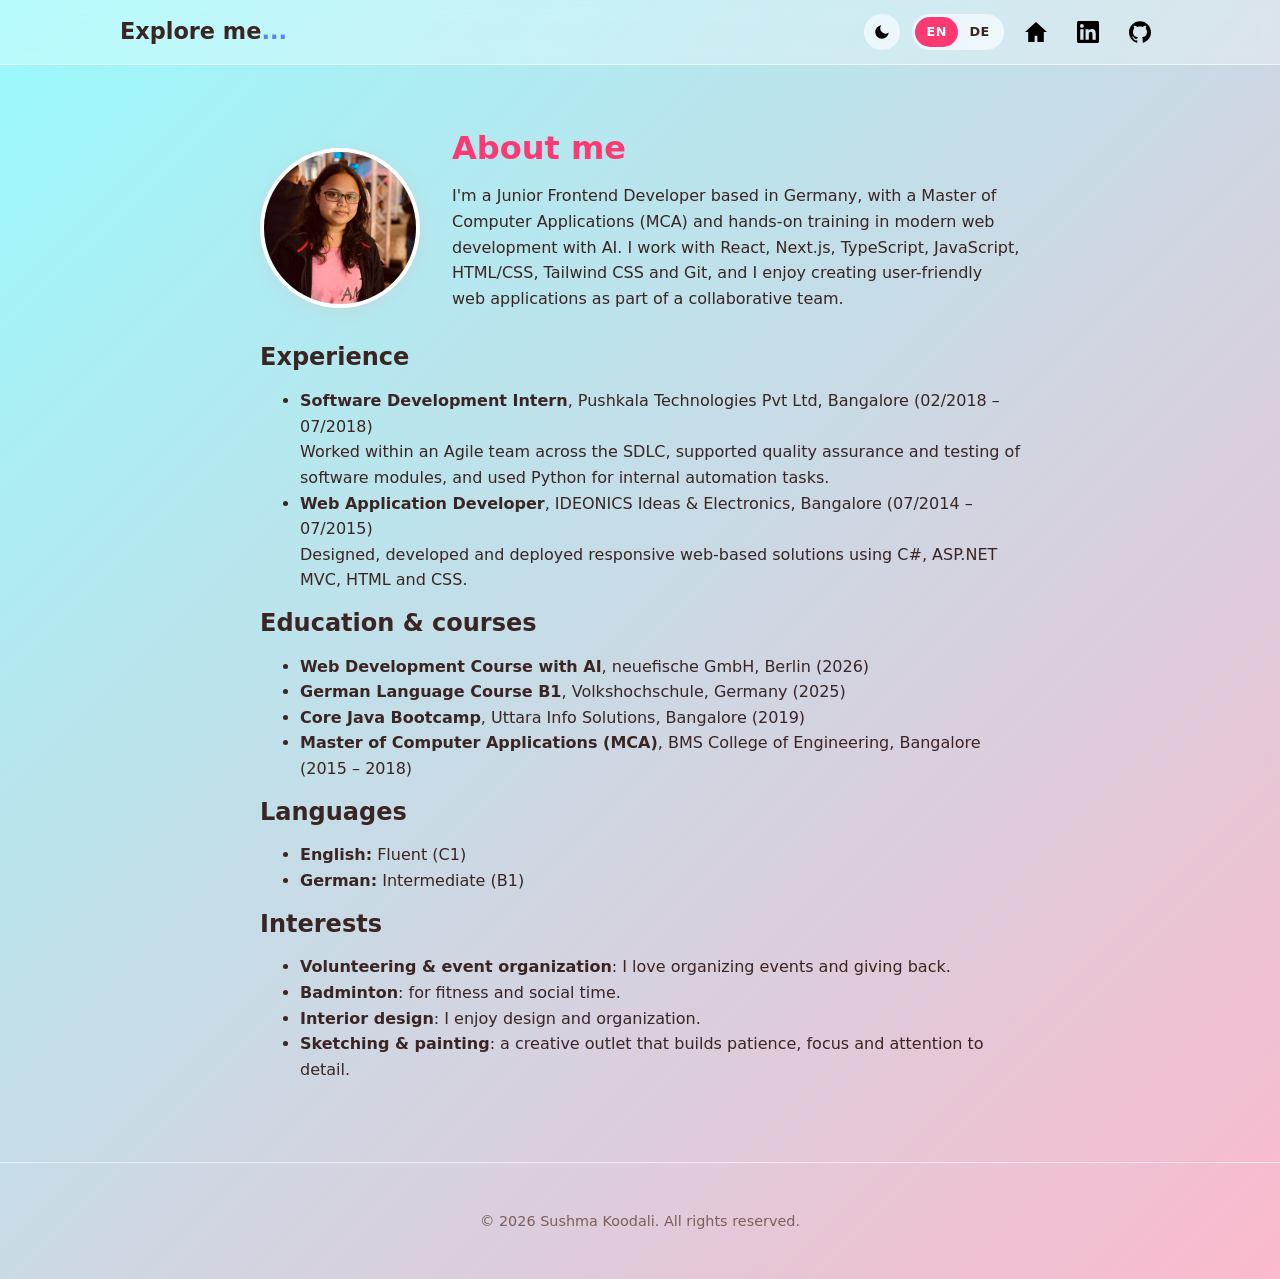
==== commit d5a93c52: "Add dark mode toggle; red map pin; Volkshochschule in English - Sun/moon button in the header on eve" ====
--- a/about.html
+++ b/about.html
@@ -11,6 +11,8 @@
     <link rel="stylesheet" href="css/styles.css" />
     <!-- Sets English/German before the page is drawn (not deferred on purpose) -->
     <script src="js/i18n.js"></script>
+    <!-- Sets light/dark mode before the page is drawn (not deferred on purpose) -->
+    <script src="js/theme.js"></script>
   </head>
 
   <body>
@@ -19,6 +21,26 @@
         <a href="index.html" class="logo">Explore me<span>...</span></a>
 
         <div class="header-actions">
+          <!-- Light / dark mode (js/theme.js): moon in light mode, sun in dark mode -->
+          <button
+            type="button"
+            class="theme-toggle"
+            aria-pressed="false"
+            aria-label="Dark mode"
+            title="Dark mode"
+            data-i18n-attrs="aria-label,title"
+            data-en="Dark mode"
+            data-de="Dunkelmodus"
+          >
+            <svg class="icon-moon" viewBox="0 0 24 24" aria-hidden="true">
+              <path d="M21 12.8A9 9 0 1 1 11.2 3a7 7 0 0 0 9.8 9.8z" />
+            </svg>
+            <svg class="icon-sun" viewBox="0 0 24 24" aria-hidden="true">
+              <circle cx="12" cy="12" r="4.5" />
+              <path d="M12 1.5V4M12 20v2.5M4.6 4.6l1.8 1.8M17.6 17.6l1.8 1.8M1.5 12H4M20 12h2.5M4.6 19.4l1.8-1.8M17.6 6.4l1.8-1.8" />
+            </svg>
+          </button>
+
           <!-- English / German switch (js/i18n.js) -->
           <div class="lang-toggle" role="group" aria-label="Language / Sprache">
             <button type="button" data-set-lang="en" lang="en" aria-pressed="true">EN</button>
@@ -133,7 +155,7 @@
             Berlin (2026)
           </li>
           <li>
-            <strong>German Language Course B1</strong>, Adult Education Center,
+            <strong>German Language Course B1</strong>, Volkshochschule,
             Germany (2025)
           </li>
           <li>
--- a/css/styles.css
+++ b/css/styles.css
@@ -23,6 +23,47 @@
   --shadow: 0 4px 16px rgba(252, 126, 124, 0.12);
   --max-width: 1080px;
   --header-height: 64px;
+
+  /* Surfaces that change between light and dark mode */
+  --mix-base: white; /* colour tints are mixed with this */
+  --mix-ink: black; /* dark text shades (tags, links) are mixed with this */
+  --surface: #fff; /* menus */
+  --surface-glass: rgba(255, 255, 255, 0.7); /* frosted cards */
+  --surface-glass-border: rgba(255, 255, 255, 0.9);
+  --header-bg: rgba(255, 255, 255, 0.3);
+  --toggle-bg: rgba(255, 255, 255, 0.6);
+  --color-icon: black; /* header icons */
+  --color-icon-contrast: #fff;
+
+  color-scheme: light;
+}
+
+/* ===== Dark mode =====
+   js/theme.js sets <html data-theme="dark">. Only the variables change;
+   the honeycomb colours stay the same and stand out on the dark page. */
+html[data-theme="dark"] {
+  --color-bg: #15131b;
+  --color-bg-alt: #0e2a33; /* deep teal (top-left of the page gradient) */
+  --color-bg-gradient: #341b2b; /* deep plum (bottom-right) */
+  --color-text: #f2e9ec;
+  --color-muted: #b8a9ae;
+  --color-primary: #ff5c8d; /* a little lighter so it reads on dark */
+  --color-accent: #82a8ff;
+  --color-border: rgba(255, 255, 255, 0.12);
+  --section-tint: 18%;
+  --shadow: 0 4px 16px rgba(0, 0, 0, 0.4);
+
+  --mix-base: #1d1a25;
+  --mix-ink: white;
+  --surface: #24202d;
+  --surface-glass: rgba(255, 255, 255, 0.06);
+  --surface-glass-border: rgba(255, 255, 255, 0.12);
+  --header-bg: rgba(21, 19, 27, 0.6);
+  --toggle-bg: rgba(255, 255, 255, 0.1);
+  --color-icon: #f2e9ec;
+  --color-icon-contrast: #15131b;
+
+  color-scheme: dark;
 }
 
 /* ===== Base ===== */
@@ -81,7 +122,7 @@
   top: 0;
   z-index: 10;
   /* mostly see-through so the page gradient shows; blur keeps text readable */
-  background: rgba(255, 255, 255, 0.3);
+  background: var(--header-bg);
   backdrop-filter: blur(8px);
   border-bottom: 1px solid var(--color-border);
 }
@@ -259,14 +300,14 @@
   width: 40px;
   height: 40px;
   border-radius: 50%;
-  color: black;
+  color: var(--color-icon);
   transition: background 0.2s, color 0.2s;
 }
 
 .social-links a:hover,
 .social-links a:focus-visible {
-  background: black;
-  color: #fff;
+  background: var(--color-icon);
+  color: var(--color-icon-contrast);
 }
 
 .social-links svg {
@@ -311,7 +352,7 @@
   min-width: 100%;
   padding: 0.4rem;
   border-radius: 14px;
-  background: #fff;
+  background: var(--surface);
   box-shadow: 0 12px 30px rgba(0, 0, 0, 0.15);
 }
 
@@ -329,7 +370,7 @@
 
 .cv-menu-list a:hover,
 .cv-menu-list a:focus-visible {
-  background: color-mix(in srgb, var(--color-primary) 10%, white);
+  background: color-mix(in srgb, var(--color-primary) 10%, var(--mix-base));
   color: var(--color-primary);
 }
 
@@ -394,7 +435,9 @@
   width: var(--hex-w);
   height: var(--hex-h);
   isolation: isolate; /* keeps the ::before shape behind the label */
-  color: var(--color-text); /* dark labels for the light Ocean Blush colours (was rgb(252, 234, 234) with Jewel) */
+  /* Always dark: the pastel Ocean Blush colours stay light in dark mode too
+     (was rgb(252, 234, 234) with Jewel) */
+  color: #3a2523;
   font-size: 0.8rem;
   font-weight: 600;
   text-transform: uppercase;
@@ -547,7 +590,7 @@
   padding: 2.5rem;
   border-top: 6px solid var(--panel-color);
   border-radius: 20px;
-  background: color-mix(in srgb, var(--panel-color) var(--section-tint), white);
+  background: color-mix(in srgb, var(--panel-color) var(--section-tint), var(--mix-base));
   box-shadow: 0 20px 50px rgba(0, 0, 0, 0.12);
   transition: background 0.3s, border-color 0.3s;
 }
@@ -617,8 +660,8 @@
 .skill-card,
 .project-card {
   padding: 1.5rem;
-  background: rgba(255, 255, 255, 0.7);
-  border: 1px solid rgba(255, 255, 255, 0.9);
+  background: var(--surface-glass);
+  border: 1px solid var(--surface-glass-border);
   border-radius: var(--radius);
   backdrop-filter: blur(6px);
   box-shadow: 0 6px 20px color-mix(in srgb, var(--card-accent) 10%, transparent);
@@ -659,7 +702,7 @@
   border: 0;
   border-radius: var(--radius) var(--radius) 0 0;
   overflow: hidden;
-  background: color-mix(in srgb, var(--card-accent) 18%, white);
+  background: color-mix(in srgb, var(--card-accent) 18%, var(--mix-base));
   cursor: zoom-in;
 }
 
@@ -684,8 +727,8 @@
 .project-cover.is-mobile {
   background: linear-gradient(
     135deg,
-    color-mix(in srgb, var(--card-accent) 30%, white),
-    color-mix(in srgb, var(--card-accent) 8%, white)
+    color-mix(in srgb, var(--card-accent) 30%, var(--mix-base)),
+    color-mix(in srgb, var(--card-accent) 8%, var(--mix-base))
   );
 }
 
@@ -740,10 +783,10 @@
   cursor: default;
   background: linear-gradient(
     135deg,
-    color-mix(in srgb, var(--card-accent) 30%, white),
-    color-mix(in srgb, var(--card-accent) 8%, white)
+    color-mix(in srgb, var(--card-accent) 30%, var(--mix-base)),
+    color-mix(in srgb, var(--card-accent) 8%, var(--mix-base))
   );
-  color: color-mix(in srgb, var(--card-accent) 55%, black);
+  color: color-mix(in srgb, var(--card-accent) 55%, var(--mix-ink));
 }
 
 .project-cover.is-placeholder span {
@@ -766,7 +809,7 @@
 }
 
 .project-link {
-  --link-color: color-mix(in srgb, var(--card-accent) 55%, black);
+  --link-color: color-mix(in srgb, var(--card-accent) 55%, var(--mix-ink));
 
   display: inline-flex;
   align-items: center;
@@ -929,8 +972,8 @@
   font-weight: 500;
   border-radius: 999px;
   border: 1px solid color-mix(in srgb, var(--tag-color) 25%, transparent);
-  background: color-mix(in srgb, var(--tag-color) 14%, white);
-  color: color-mix(in srgb, var(--tag-color) 60%, black);
+  background: color-mix(in srgb, var(--tag-color) 14%, var(--mix-base));
+  color: color-mix(in srgb, var(--tag-color) 60%, var(--mix-ink));
 }
 
 /* ===== Contact ===== */
@@ -961,7 +1004,7 @@
   width: 18px;
   height: 18px;
   fill: none;
-  stroke: var(--color-primary);
+  stroke: #e53935; /* red */
   stroke-width: 2;
   stroke-linecap: round;
   stroke-linejoin: round;
@@ -1104,7 +1147,7 @@
   display: inline-flex;
   padding: 3px;
   border-radius: 999px;
-  background: rgba(255, 255, 255, 0.6);
+  background: var(--toggle-bg);
 }
 
 .lang-toggle button {
@@ -1130,23 +1173,91 @@
   outline-offset: 2px;
 }
 
-/* Small phones: shrink the header a little so the switch and all icons fit */
+/* Light / dark mode button: shows a moon in light mode, a sun in dark mode */
+.theme-toggle {
+  display: flex;
+  align-items: center;
+  justify-content: center;
+  width: 36px;
+  height: 36px;
+  padding: 0;
+  border: 0;
+  border-radius: 50%;
+  background: var(--toggle-bg);
+  color: var(--color-icon);
+  cursor: pointer;
+  transition: background 0.2s;
+}
+
+.theme-toggle:hover {
+  background: color-mix(in srgb, var(--color-primary) 18%, transparent);
+}
+
+.theme-toggle:focus-visible {
+  outline: 2px solid var(--color-primary);
+  outline-offset: 2px;
+}
+
+.theme-toggle svg {
+  width: 18px;
+  height: 18px;
+}
+
+.icon-moon {
+  fill: currentColor;
+}
+
+.icon-sun {
+  display: none;
+  fill: none;
+  stroke: currentColor;
+  stroke-width: 2;
+  stroke-linecap: round;
+}
+
+.icon-sun circle {
+  fill: currentColor;
+}
+
+html[data-theme="dark"] .icon-moon {
+  display: none;
+}
+
+html[data-theme="dark"] .icon-sun {
+  display: block;
+}
+
+/* Small phones: shrink the header a little so the buttons and all icons fit */
 @media (max-width: 420px) {
   .logo {
-    font-size: 1.2rem;
+    font-size: 1.05rem;
   }
 
   .header-actions {
     gap: 0.25rem;
   }
 
+  .lang-toggle button {
+    padding: 0.3rem 0.5rem;
+  }
+
+  .theme-toggle {
+    width: 32px;
+    height: 32px;
+  }
+
   .social-links {
-    gap: 0.25rem;
+    gap: 0.15rem;
   }
 
   .social-links a {
-    width: 34px;
-    height: 34px;
+    width: 32px;
+    height: 32px;
+  }
+
+  .social-links svg {
+    width: 20px;
+    height: 20px;
   }
 }
 
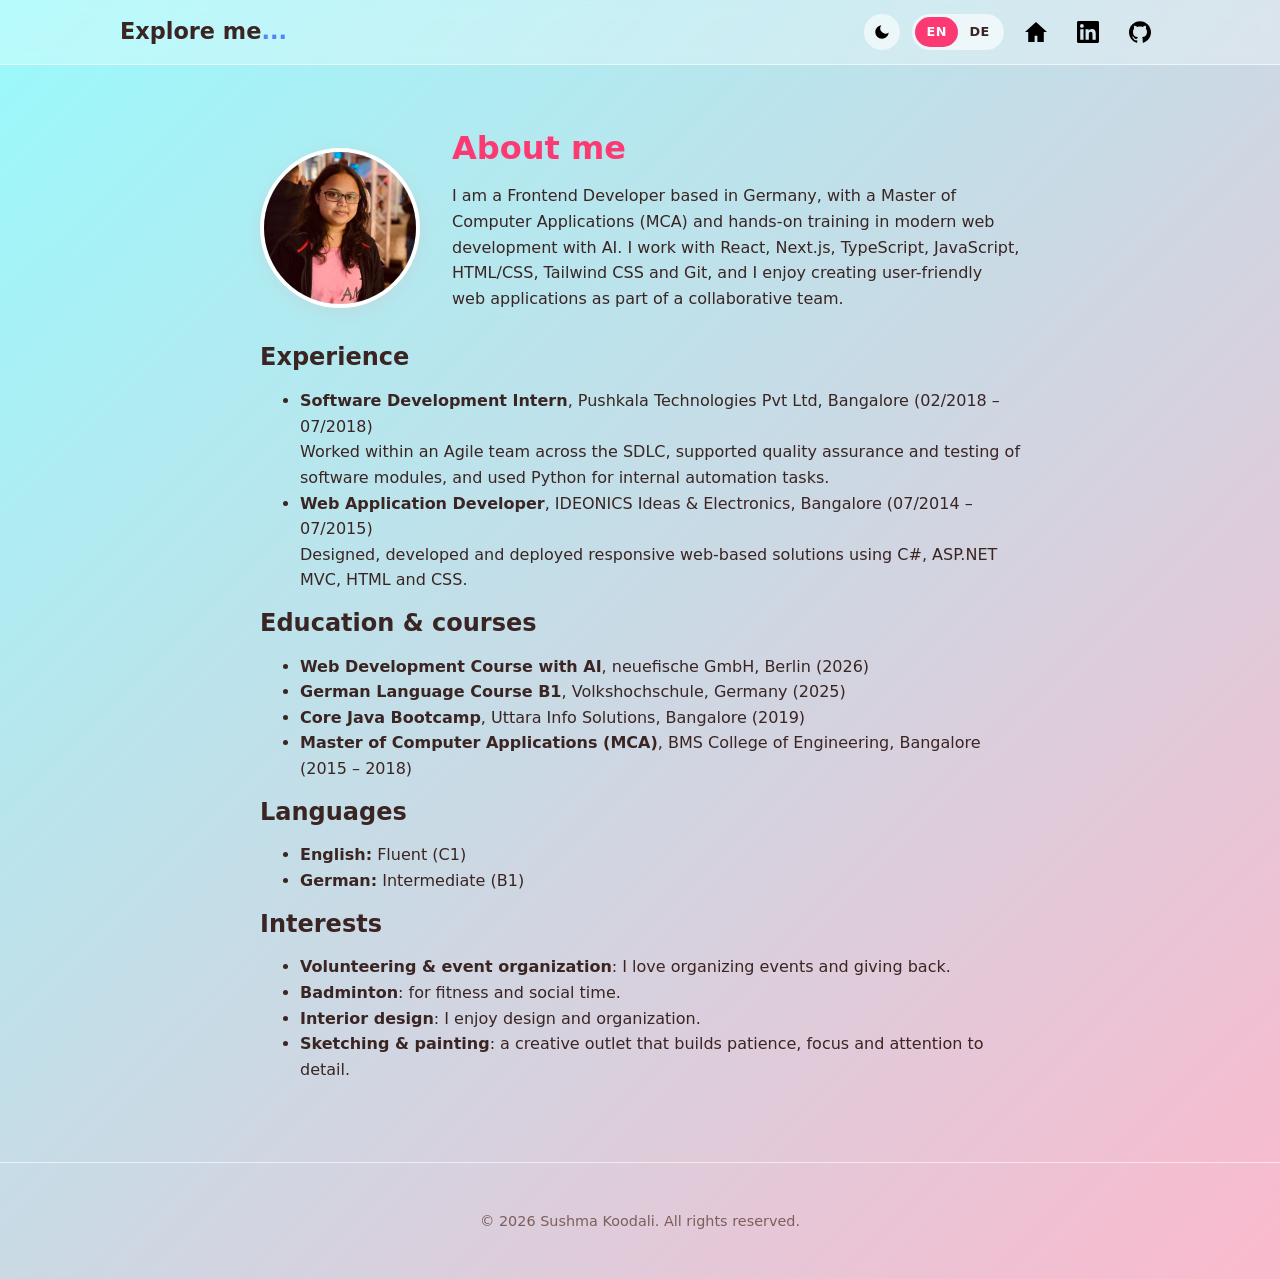
==== commit 9d3ab429: "Use "I am" instead of "I'm" and drop "Junior" from the job title Co-Authored-By: Claude Opus 5.5 <no" ====
--- a/about.html
+++ b/about.html
@@ -110,7 +110,7 @@
         <div data-only="en">
           <h1>About me</h1>
           <p>
-            I'm a Junior Frontend Developer based in Germany, with a Master of
+            I am a Frontend Developer based in Germany, with a Master of
             Computer Applications (MCA) and hands-on training in modern web
             development with AI. I work with React, Next.js, TypeScript,
             JavaScript, HTML/CSS, Tailwind CSS and Git, and I enjoy creating
@@ -120,7 +120,7 @@
         <div data-only="de">
           <h1>Über mich</h1>
           <p>
-            Ich bin Junior Frontend-Entwicklerin in Deutschland mit einem
+            Ich bin Frontend-Entwicklerin in Deutschland mit einem
             Master of Computer Applications (MCA) und einer praxisnahen
             Weiterbildung in moderner Webentwicklung mit KI. Ich arbeite mit
             React, Next.js, TypeScript, JavaScript, HTML/CSS, Tailwind CSS und
